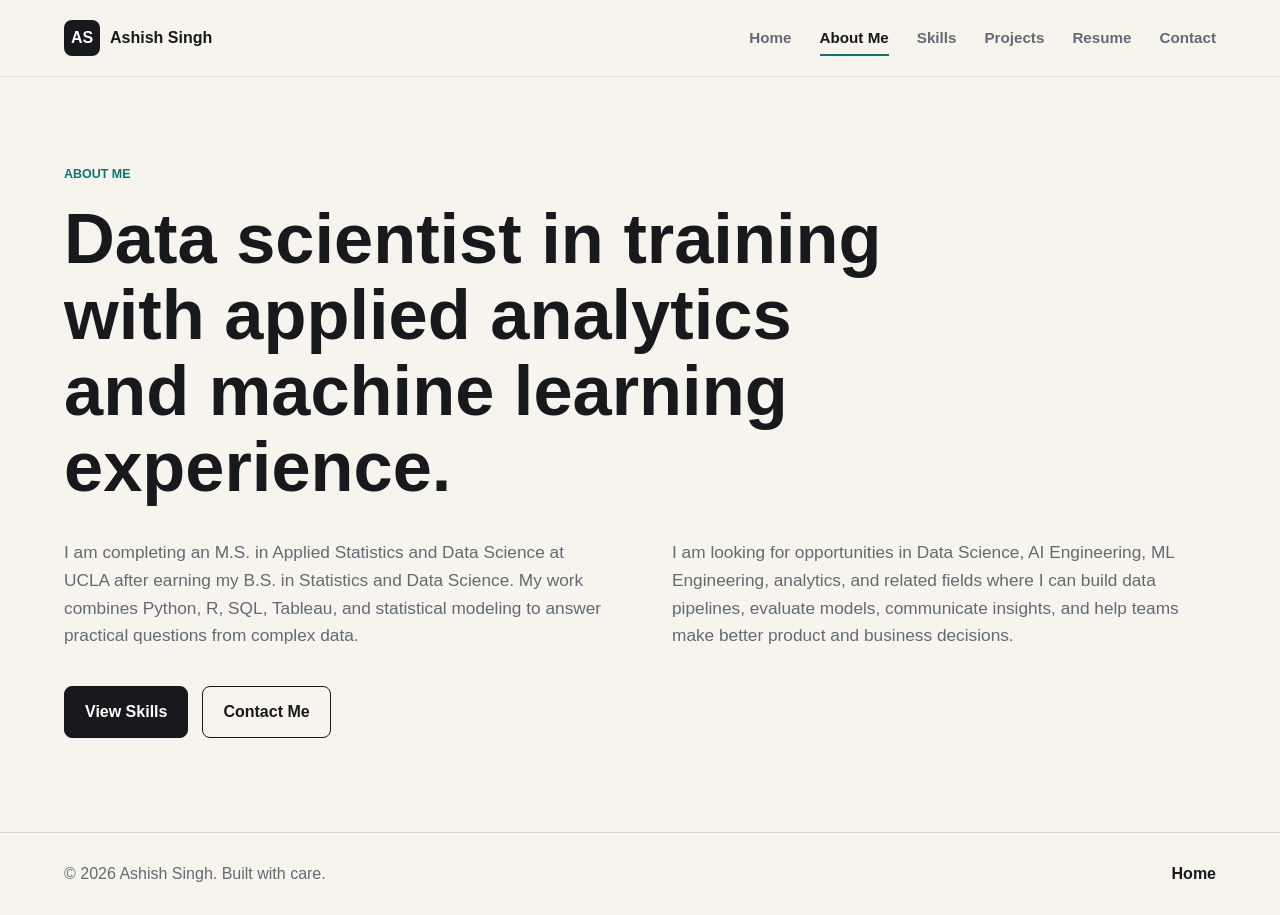
==== about.html @ 1b67e462 "Refocus portfolio for data science roles" ====
<!DOCTYPE html>
<html lang="en">
  <head>
    <meta charset="UTF-8" />
    <meta name="viewport" content="width=device-width, initial-scale=1.0" />
    <title>About Me | Ashish Singh</title>
    <link rel="stylesheet" href="style.css" />
  </head>
  <body>
    <header class="site-header">
      <a class="brand" href="index.html" aria-label="Go to home">
        <span class="brand-mark">AS</span>
        <span>Ashish Singh</span>
      </a>

      <button class="nav-toggle" type="button" aria-expanded="false" aria-controls="site-nav">
        <span class="sr-only">Toggle navigation</span>
        <span></span>
        <span></span>
        <span></span>
      </button>

      <nav id="site-nav" class="site-nav" aria-label="Primary navigation">
        <a href="index.html" data-page="home">Home</a>
        <a href="about.html" data-page="about">About Me</a>
        <a href="skills.html" data-page="skills">Skills</a>
        <a href="projects.html" data-page="projects">Projects</a>
        <a href="resume.html" data-page="resume">Resume</a>
        <a href="contact.html" data-page="contact">Contact</a>
      </nav>
    </header>

    <main class="page-main" data-page="about">
      <section class="section page-section about-section">
        <div class="section-heading">
          <p class="eyebrow">About Me</p>
          <h1>Data scientist in training with applied analytics and machine learning experience.</h1>
        </div>
        <div class="about-grid">
          <p>
            I am completing an M.S. in Applied Statistics and Data Science at UCLA after
            earning my B.S. in Statistics and Data Science. My work combines Python, R, SQL,
            Tableau, and statistical modeling to answer practical questions from complex data.
          </p>
          <p>
            I am looking for opportunities in Data Science, AI Engineering, ML Engineering,
            analytics, and related fields where I can build data pipelines, evaluate models,
            communicate insights, and help teams make better product and business decisions.
          </p>
        </div>
        <div class="page-actions">
          <a class="button primary" href="skills.html">View Skills</a>
          <a class="button secondary" href="contact.html">Contact Me</a>
        </div>
      </section>
    </main>

    <footer class="site-footer">
      <p>&copy; <span id="year"></span> Ashish Singh. Built with care.</p>
      <a href="index.html">Home</a>
    </footer>

    <script src="script.js"></script>
  </body>
</html>
---- style.css ----
:root {
  --bg: #f7f4ee;
  --surface: #ffffff;
  --ink: #17191c;
  --muted: #626a73;
  --line: #ddd7cb;
  --blue: #2458a6;
  --teal: #0b766d;
  --amber: #c77b22;
  --shadow: 0 20px 60px rgba(38, 34, 28, 0.14);
}

* {
  box-sizing: border-box;
}

html {
  min-height: 100%;
}

body {
  margin: 0;
  min-height: 100%;
  background: var(--bg);
  color: var(--ink);
  font-family: Arial, Helvetica, sans-serif;
  line-height: 1.6;
}

img {
  display: block;
  max-width: 100%;
}

a {
  color: inherit;
  text-decoration: none;
}

.sr-only {
  position: absolute;
  width: 1px;
  height: 1px;
  padding: 0;
  margin: -1px;
  overflow: hidden;
  clip: rect(0, 0, 0, 0);
  white-space: nowrap;
  border: 0;
}

.site-header {
  position: sticky;
  top: 0;
  z-index: 20;
  display: flex;
  align-items: center;
  justify-content: space-between;
  gap: 24px;
  padding: 18px clamp(18px, 5vw, 64px);
  background: rgba(247, 244, 238, 0.92);
  border-bottom: 1px solid rgba(221, 215, 203, 0.85);
  backdrop-filter: blur(16px);
}

.brand {
  display: inline-flex;
  align-items: center;
  gap: 10px;
  font-weight: 800;
}

.brand-mark {
  display: grid;
  width: 36px;
  height: 36px;
  place-items: center;
  border-radius: 8px;
  background: var(--ink);
  color: var(--surface);
}

.site-nav {
  display: flex;
  align-items: center;
  gap: clamp(14px, 2.5vw, 28px);
  color: var(--muted);
  font-size: 0.95rem;
  font-weight: 700;
}

.site-nav a {
  position: relative;
  padding: 8px 0;
}

.site-nav a::after {
  position: absolute;
  right: 0;
  bottom: 2px;
  left: 0;
  height: 2px;
  content: "";
  background: var(--teal);
  transform: scaleX(0);
  transform-origin: left;
  transition: transform 180ms ease;
}

.site-nav a:hover,
.site-nav a.active {
  color: var(--ink);
}

.site-nav a:hover::after,
.site-nav a.active::after {
  transform: scaleX(1);
}

.nav-toggle {
  display: none;
  width: 42px;
  height: 42px;
  padding: 9px;
  border: 1px solid var(--line);
  border-radius: 8px;
  background: var(--surface);
}

.nav-toggle span:not(.sr-only) {
  display: block;
  height: 2px;
  margin: 5px 0;
  background: var(--ink);
}

.section {
  padding: 88px clamp(18px, 5vw, 64px);
}

.page-main {
  min-height: calc(100vh - 145px);
}

.page-section {
  min-height: calc(100vh - 145px);
}

.hero {
  display: grid;
  grid-template-columns: minmax(0, 1fr) minmax(300px, 0.78fr);
  align-items: center;
  min-height: calc(100vh - 74px);
  gap: clamp(32px, 6vw, 88px);
  padding-top: 44px;
}

.eyebrow {
  margin: 0 0 12px;
  color: var(--teal);
  font-size: 0.78rem;
  font-weight: 800;
  letter-spacing: 0;
  text-transform: uppercase;
}

h1,
h2,
h3,
p {
  overflow-wrap: anywhere;
}

h1,
h2,
h3 {
  margin: 0;
  line-height: 1.08;
}

h1 {
  max-width: 850px;
  font-size: clamp(2.7rem, 5.5vw, 4.45rem);
}

h2 {
  max-width: 780px;
  font-size: clamp(2rem, 4vw, 4.1rem);
}

h3 {
  font-size: 1.2rem;
}

.hero-copy,
.section-heading + p,
.resume-panel p {
  color: var(--muted);
}

.hero-copy {
  max-width: 660px;
  margin: 20px 0 0;
  font-size: clamp(1.03rem, 1.6vw, 1.18rem);
}

.hero-actions {
  display: flex;
  flex-wrap: wrap;
  gap: 14px;
  margin-top: 28px;
}

.button {
  display: inline-flex;
  align-items: center;
  justify-content: center;
  min-height: 48px;
  padding: 12px 20px;
  border: 1px solid var(--ink);
  border-radius: 8px;
  font-weight: 800;
  transition: transform 180ms ease, box-shadow 180ms ease, background 180ms ease;
}

.button:hover {
  transform: translateY(-2px);
  box-shadow: 0 12px 26px rgba(23, 25, 28, 0.12);
}

.button.primary {
  background: var(--ink);
  color: var(--surface);
}

.button.secondary {
  background: transparent;
}

.hero-visual {
  position: relative;
}

.hero-visual img {
  width: 100%;
  aspect-ratio: 4 / 5;
  border-radius: 8px;
  object-fit: cover;
  box-shadow: var(--shadow);
}

.section-heading {
  display: grid;
  gap: 4px;
  margin-bottom: 34px;
}

.about-section,
.projects-section,
.contact-section {
  background: var(--surface);
}

.page-section.about-section,
.page-section.projects-section,
.page-section.contact-section {
  background: var(--bg);
}

.about-grid {
  display: grid;
  grid-template-columns: repeat(2, minmax(0, 1fr));
  gap: clamp(24px, 5vw, 68px);
  color: var(--muted);
  font-size: 1.08rem;
}

.about-grid p {
  margin: 0;
}

.skills-grid,
.projects-grid,
.contact-grid {
  display: grid;
  grid-template-columns: repeat(4, minmax(0, 1fr));
  gap: 16px;
}

.skills-grid article,
.project-card,
.contact-grid a {
  min-height: 180px;
  padding: 24px;
  border: 1px solid var(--line);
  border-radius: 8px;
  background: var(--surface);
}

.skills-grid article {
  border-top: 5px solid var(--blue);
}

.skills-grid article:nth-child(2) {
  border-top-color: var(--teal);
}

.skills-grid article:nth-child(3) {
  border-top-color: var(--amber);
}

.skills-grid article:nth-child(4) {
  border-top-color: var(--ink);
}

.skills-grid p,
.project-card p {
  margin: 12px 0 0;
  color: var(--muted);
}

.projects-grid {
  grid-template-columns: repeat(3, minmax(0, 1fr));
}

.project-card {
  display: flex;
  flex-direction: column;
  justify-content: space-between;
  min-height: 260px;
  transition: transform 180ms ease, box-shadow 180ms ease;
}

.project-card:hover {
  transform: translateY(-4px);
  box-shadow: var(--shadow);
}

.project-topline {
  display: flex;
  align-items: center;
  justify-content: space-between;
  gap: 14px;
  margin-bottom: 28px;
  color: var(--muted);
  font-size: 0.86rem;
  font-weight: 800;
}

.project-topline a {
  color: var(--blue);
}

.resume-section {
  background: var(--ink);
  color: var(--surface);
}

.resume-panel {
  display: flex;
  align-items: center;
  justify-content: space-between;
  gap: 28px;
  max-width: 1120px;
  margin: 0 auto;
}

.resume-details {
  display: grid;
  gap: 18px;
  max-width: 1120px;
  margin: 42px auto 0;
}

.resume-card {
  padding: 24px;
  border: 1px solid rgba(255, 255, 255, 0.18);
  border-radius: 8px;
  background: rgba(255, 255, 255, 0.06);
}

.resume-card p {
  margin: 12px 0 0;
  color: #d8d4cc;
}

.resume-card ul {
  margin: 16px 0 0;
  padding-left: 20px;
  color: #d8d4cc;
}

.resume-card li + li {
  margin-top: 8px;
}

.resume-actions {
  display: flex;
  flex: 0 0 auto;
  flex-wrap: wrap;
  gap: 12px;
}

.resume-panel h2 {
  max-width: 720px;
}

.resume-panel p {
  max-width: 680px;
  margin: 18px 0 0;
  color: #d8d4cc;
}

.resume-panel .button.primary {
  border-color: var(--surface);
  background: var(--surface);
  color: var(--ink);
}

.resume-panel .button.light {
  border-color: rgba(255, 255, 255, 0.55);
  color: var(--surface);
}

.contact-grid {
  grid-template-columns: repeat(4, minmax(0, 1fr));
}

.contact-grid a {
  display: flex;
  flex-direction: column;
  justify-content: space-between;
  min-height: 150px;
  color: var(--ink);
  font-size: 1.1rem;
  font-weight: 800;
  transition: transform 180ms ease, border-color 180ms ease;
}

.contact-grid a:hover {
  border-color: var(--teal);
  transform: translateY(-3px);
}

.contact-grid span {
  color: var(--muted);
  font-size: 0.78rem;
  text-transform: uppercase;
}

.page-actions {
  display: flex;
  flex-wrap: wrap;
  gap: 14px;
  margin-top: 36px;
}

.site-footer {
  display: flex;
  align-items: center;
  justify-content: space-between;
  gap: 16px;
  padding: 28px clamp(18px, 5vw, 64px);
  color: var(--muted);
  border-top: 1px solid var(--line);
}

.site-footer p {
  margin: 0;
}

.site-footer a {
  color: var(--ink);
  font-weight: 800;
}

@media (max-width: 900px) {
  .nav-toggle {
    display: block;
  }

  .site-nav {
    position: absolute;
    top: calc(100% + 1px);
    right: 18px;
    left: 18px;
    display: none;
    flex-direction: column;
    align-items: stretch;
    gap: 0;
    padding: 12px;
    border: 1px solid var(--line);
    border-radius: 8px;
    background: var(--surface);
    box-shadow: var(--shadow);
  }

  .site-nav.open {
    display: flex;
  }

  .site-nav a {
    padding: 12px;
  }

  .site-nav a::after {
    display: none;
  }

  .hero {
    grid-template-columns: 1fr;
    min-height: auto;
  }

  .hero-visual img {
    aspect-ratio: 16 / 10;
  }

  .about-grid,
  .projects-grid,
  .contact-grid {
    grid-template-columns: 1fr;
  }

  .skills-grid {
    grid-template-columns: repeat(2, minmax(0, 1fr));
  }

  .resume-panel {
    align-items: flex-start;
    flex-direction: column;
  }
}

@media (max-width: 580px) {
  .section {
    padding: 64px 18px;
  }

  .hero {
    padding-top: 42px;
  }

  h1 {
    font-size: 2.5rem;
  }

  .skills-grid {
    grid-template-columns: 1fr;
  }

  .site-footer {
    align-items: flex-start;
    flex-direction: column;
  }
}
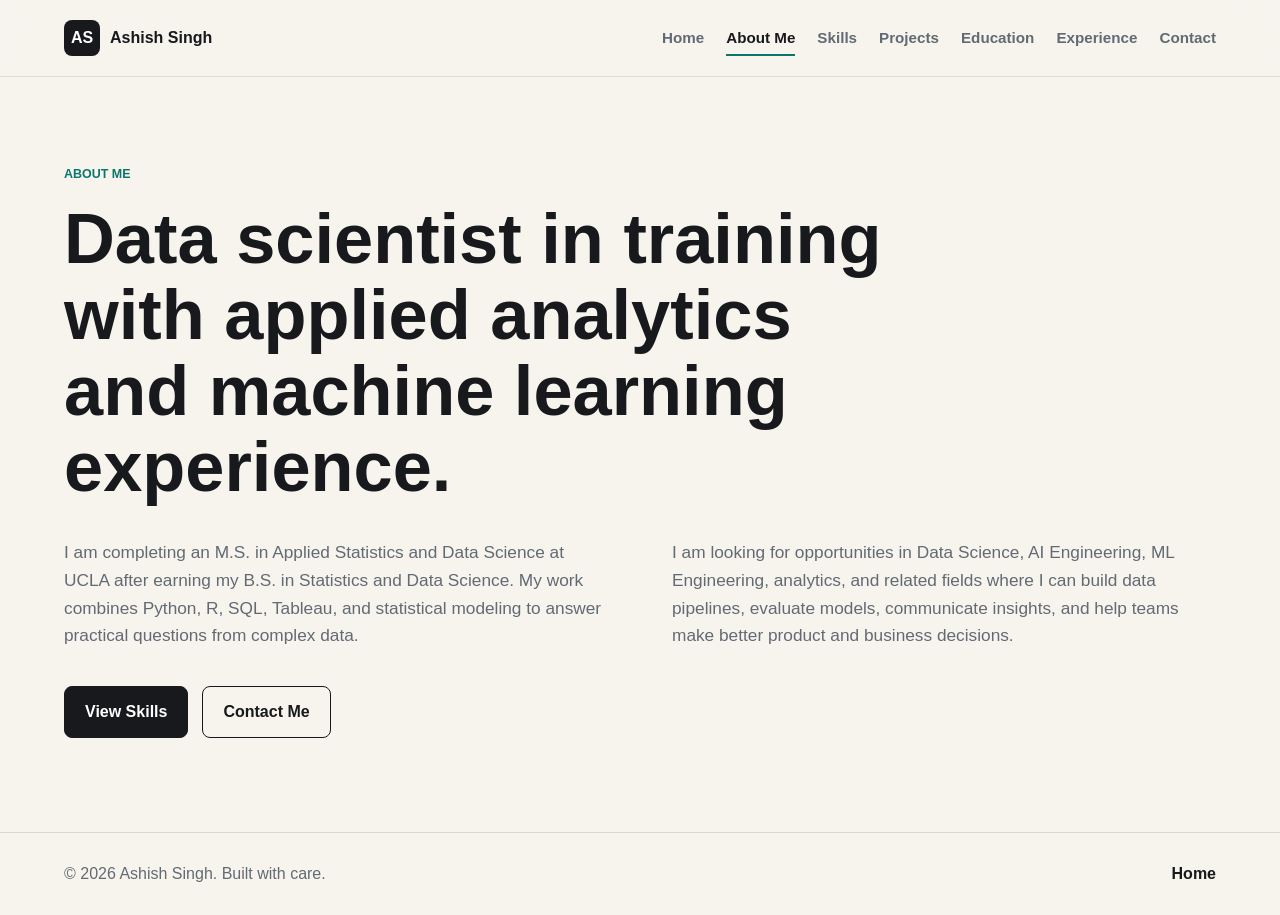
==== commit 98dfc381: "Split education and experience pages" ====
--- a/about.html
+++ b/about.html
@@ -25,7 +25,8 @@
         <a href="about.html" data-page="about">About Me</a>
         <a href="skills.html" data-page="skills">Skills</a>
         <a href="projects.html" data-page="projects">Projects</a>
-        <a href="resume.html" data-page="resume">Resume</a>
+        <a href="education.html" data-page="education">Education</a>
+        <a href="experience.html" data-page="experience">Experience</a>
         <a href="contact.html" data-page="contact">Contact</a>
       </nav>
     </header>
--- a/style.css
+++ b/style.css
@@ -83,7 +83,7 @@
 .site-nav {
   display: flex;
   align-items: center;
-  gap: clamp(14px, 2.5vw, 28px);
+  gap: clamp(10px, 1.8vw, 22px);
   color: var(--muted);
   font-size: 0.95rem;
   font-weight: 700;
@@ -228,6 +228,13 @@
   box-shadow: 0 12px 26px rgba(23, 25, 28, 0.12);
 }
 
+.button:disabled {
+  cursor: not-allowed;
+  opacity: 0.45;
+  transform: none;
+  box-shadow: none;
+}
+
 .button.primary {
   background: var(--ink);
   color: var(--surface);
@@ -246,6 +253,7 @@
   aspect-ratio: 4 / 5;
   border-radius: 8px;
   object-fit: cover;
+  object-position: center 36%;
   box-shadow: var(--shadow);
 }
 
@@ -323,6 +331,26 @@
   grid-template-columns: repeat(3, minmax(0, 1fr));
 }
 
+.project-groups {
+  display: grid;
+  gap: 54px;
+}
+
+.project-group {
+  display: grid;
+  gap: 20px;
+}
+
+.project-group-heading {
+  display: grid;
+  gap: 4px;
+}
+
+.project-group-heading h2 {
+  max-width: 820px;
+  font-size: clamp(1.7rem, 3vw, 2.7rem);
+}
+
 .project-card {
   display: flex;
   flex-direction: column;
@@ -338,7 +366,7 @@
 
 .project-topline {
   display: flex;
-  align-items: center;
+  align-items: flex-start;
   justify-content: space-between;
   gap: 14px;
   margin-bottom: 28px;
@@ -351,9 +379,106 @@
   color: var(--blue);
 }
 
+.project-detail {
+  display: grid;
+  gap: 32px;
+}
+
+.project-detail-copy {
+  max-width: 920px;
+  color: var(--muted);
+  font-size: 1.08rem;
+}
+
+.artifact-grid {
+  display: grid;
+  grid-template-columns: repeat(2, minmax(0, 1fr));
+  gap: 16px;
+  max-width: 920px;
+}
+
+.artifact-grid.single-artifact {
+  grid-template-columns: minmax(0, 460px);
+}
+
+.artifact-card {
+  display: flex;
+  flex-direction: column;
+  justify-content: space-between;
+  min-height: 220px;
+  padding: 24px;
+  border: 1px solid var(--line);
+  border-radius: 8px;
+  background: var(--surface);
+}
+
+.artifact-card p {
+  margin: 12px 0 24px;
+  color: var(--muted);
+}
+
+.slide-viewer {
+  display: grid;
+  gap: 18px;
+  max-width: 980px;
+}
+
+.slide-viewer-header {
+  display: flex;
+  align-items: end;
+  justify-content: space-between;
+  gap: 18px;
+}
+
+.slide-viewer-header h2 {
+  font-size: clamp(1.6rem, 3vw, 2.6rem);
+}
+
+.slide-counter {
+  margin: 0;
+  color: var(--muted);
+  font-weight: 800;
+}
+
+.slide-stage {
+  overflow: hidden;
+  border: 1px solid var(--line);
+  border-radius: 8px;
+  background: var(--surface);
+  box-shadow: var(--shadow);
+}
+
+.slide-stage img {
+  width: 100%;
+  aspect-ratio: 16 / 9;
+  object-fit: contain;
+  background: var(--surface);
+}
+
+.slide-controls {
+  display: flex;
+  flex-wrap: wrap;
+  gap: 12px;
+}
+
+.paper-viewer {
+  display: grid;
+  gap: 18px;
+  max-width: 1120px;
+}
+
+.paper-frame {
+  width: 100%;
+  min-height: min(78vh, 980px);
+  border: 1px solid var(--line);
+  border-radius: 8px;
+  background: var(--surface);
+  box-shadow: var(--shadow);
+}
+
 .resume-section {
-  background: var(--ink);
-  color: var(--surface);
+  background: linear-gradient(180deg, #f7f4ee 0%, #eee8dc 100%);
+  color: var(--ink);
 }
 
 .resume-panel {
@@ -363,6 +488,11 @@
   gap: 28px;
   max-width: 1120px;
   margin: 0 auto;
+  padding: 28px;
+  border: 1px solid var(--line);
+  border-radius: 8px;
+  background: var(--surface);
+  box-shadow: 0 14px 42px rgba(38, 34, 28, 0.1);
 }
 
 .resume-details {
@@ -374,20 +504,30 @@
 
 .resume-card {
   padding: 24px;
-  border: 1px solid rgba(255, 255, 255, 0.18);
-  border-radius: 8px;
-  background: rgba(255, 255, 255, 0.06);
+  border: 1px solid var(--line);
+  border-left: 5px solid var(--blue);
+  border-radius: 8px;
+  background: var(--surface);
+  box-shadow: 0 10px 28px rgba(38, 34, 28, 0.08);
+}
+
+.resume-card:nth-child(3n + 2) {
+  border-left-color: var(--teal);
+}
+
+.resume-card:nth-child(3n) {
+  border-left-color: var(--amber);
 }
 
 .resume-card p {
   margin: 12px 0 0;
-  color: #d8d4cc;
+  color: var(--muted);
 }
 
 .resume-card ul {
   margin: 16px 0 0;
   padding-left: 20px;
-  color: #d8d4cc;
+  color: var(--muted);
 }
 
 .resume-card li + li {
@@ -408,18 +548,83 @@
 .resume-panel p {
   max-width: 680px;
   margin: 18px 0 0;
-  color: #d8d4cc;
+  color: var(--muted);
 }
 
 .resume-panel .button.primary {
-  border-color: var(--surface);
-  background: var(--surface);
+  border-color: var(--ink);
+  background: var(--ink);
+  color: var(--surface);
+}
+
+.resume-panel .button.light {
+  border-color: var(--ink);
   color: var(--ink);
 }
 
-.resume-panel .button.light {
-  border-color: rgba(255, 255, 255, 0.55);
-  color: var(--surface);
+.education-section {
+  background: var(--bg);
+}
+
+.education-overview,
+.coursework-grid {
+  display: grid;
+  grid-template-columns: repeat(2, minmax(0, 1fr));
+  gap: 16px;
+  max-width: 1120px;
+}
+
+.degree-card,
+.course-card {
+  border: 1px solid var(--line);
+  border-radius: 8px;
+  background: var(--surface);
+  box-shadow: 0 10px 28px rgba(38, 34, 28, 0.08);
+}
+
+.degree-card {
+  min-height: 170px;
+  padding: 24px;
+}
+
+.degree-card p {
+  margin: 12px 0 0;
+  color: var(--muted);
+}
+
+.coursework-intro {
+  max-width: 820px;
+  margin: 52px 0 22px;
+}
+
+.coursework-intro h2 {
+  font-size: clamp(1.7rem, 3vw, 2.7rem);
+}
+
+.coursework-intro p {
+  margin: 14px 0 0;
+  color: var(--muted);
+}
+
+.course-card {
+  padding: 0;
+}
+
+.course-card summary {
+  cursor: pointer;
+  padding: 22px 24px;
+  color: var(--ink);
+  font-weight: 800;
+}
+
+.course-card summary::marker {
+  color: var(--teal);
+}
+
+.course-card p {
+  margin: 0;
+  padding: 0 24px 24px;
+  color: var(--muted);
 }
 
 .contact-grid {
@@ -513,12 +718,17 @@
   }
 
   .hero-visual img {
-    aspect-ratio: 16 / 10;
+    aspect-ratio: 4 / 5;
+    max-height: 680px;
+    object-position: center 28%;
   }
 
   .about-grid,
   .projects-grid,
-  .contact-grid {
+  .contact-grid,
+  .artifact-grid,
+  .education-overview,
+  .coursework-grid {
     grid-template-columns: 1fr;
   }
 
@@ -541,6 +751,12 @@
     padding-top: 42px;
   }
 
+  .hero-visual img {
+    aspect-ratio: 3 / 4;
+    max-height: 560px;
+    object-position: center 24%;
+  }
+
   h1 {
     font-size: 2.5rem;
   }
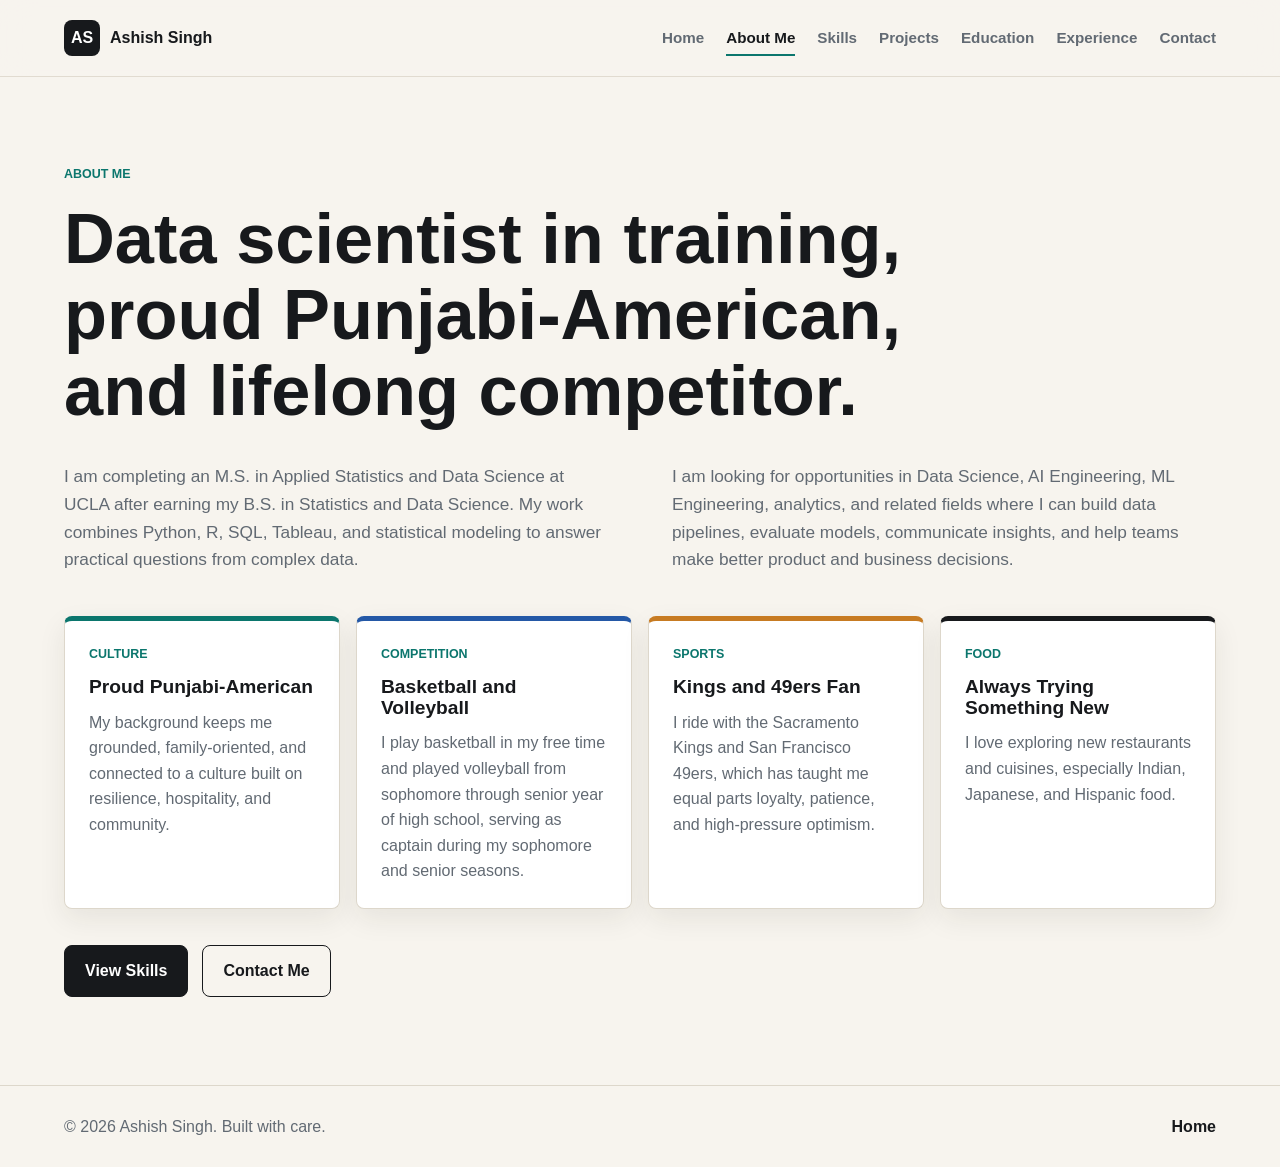
==== commit 66b4c468: "Add personality to about page" ====
--- a/about.html
+++ b/about.html
@@ -35,7 +35,7 @@
       <section class="section page-section about-section">
         <div class="section-heading">
           <p class="eyebrow">About Me</p>
-          <h1>Data scientist in training with applied analytics and machine learning experience.</h1>
+          <h1>Data scientist in training, proud Punjabi-American, and lifelong competitor.</h1>
         </div>
         <div class="about-grid">
           <p>
@@ -48,6 +48,28 @@
             analytics, and related fields where I can build data pipelines, evaluate models,
             communicate insights, and help teams make better product and business decisions.
           </p>
+        </div>
+        <div class="personality-grid" aria-label="Personal interests">
+          <article>
+            <p class="eyebrow">Culture</p>
+            <h3>Proud Punjabi-American</h3>
+            <p>My background keeps me grounded, family-oriented, and connected to a culture built on resilience, hospitality, and community.</p>
+          </article>
+          <article>
+            <p class="eyebrow">Competition</p>
+            <h3>Basketball and Volleyball</h3>
+            <p>I play basketball in my free time and played volleyball from sophomore through senior year of high school, serving as captain during my sophomore and senior seasons.</p>
+          </article>
+          <article>
+            <p class="eyebrow">Sports</p>
+            <h3>Kings and 49ers Fan</h3>
+            <p>I ride with the Sacramento Kings and San Francisco 49ers, which has taught me equal parts loyalty, patience, and high-pressure optimism.</p>
+          </article>
+          <article>
+            <p class="eyebrow">Food</p>
+            <h3>Always Trying Something New</h3>
+            <p>I love exploring new restaurants and cuisines, especially Indian, Japanese, and Hispanic food.</p>
+          </article>
         </div>
         <div class="page-actions">
           <a class="button primary" href="skills.html">View Skills</a>
--- a/style.css
+++ b/style.css
@@ -285,6 +285,43 @@
 
 .about-grid p {
   margin: 0;
+}
+
+.personality-grid {
+  display: grid;
+  grid-template-columns: repeat(4, minmax(0, 1fr));
+  gap: 16px;
+  margin-top: 42px;
+}
+
+.personality-grid article {
+  min-height: 220px;
+  padding: 24px;
+  border: 1px solid var(--line);
+  border-radius: 8px;
+  background: var(--surface);
+  box-shadow: 0 10px 28px rgba(38, 34, 28, 0.08);
+}
+
+.personality-grid article:nth-child(1) {
+  border-top: 5px solid var(--teal);
+}
+
+.personality-grid article:nth-child(2) {
+  border-top: 5px solid var(--blue);
+}
+
+.personality-grid article:nth-child(3) {
+  border-top: 5px solid var(--amber);
+}
+
+.personality-grid article:nth-child(4) {
+  border-top: 5px solid var(--ink);
+}
+
+.personality-grid p:not(.eyebrow) {
+  margin: 12px 0 0;
+  color: var(--muted);
 }
 
 .skills-grid,
@@ -727,6 +764,7 @@
   .projects-grid,
   .contact-grid,
   .artifact-grid,
+  .personality-grid,
   .education-overview,
   .coursework-grid {
     grid-template-columns: 1fr;
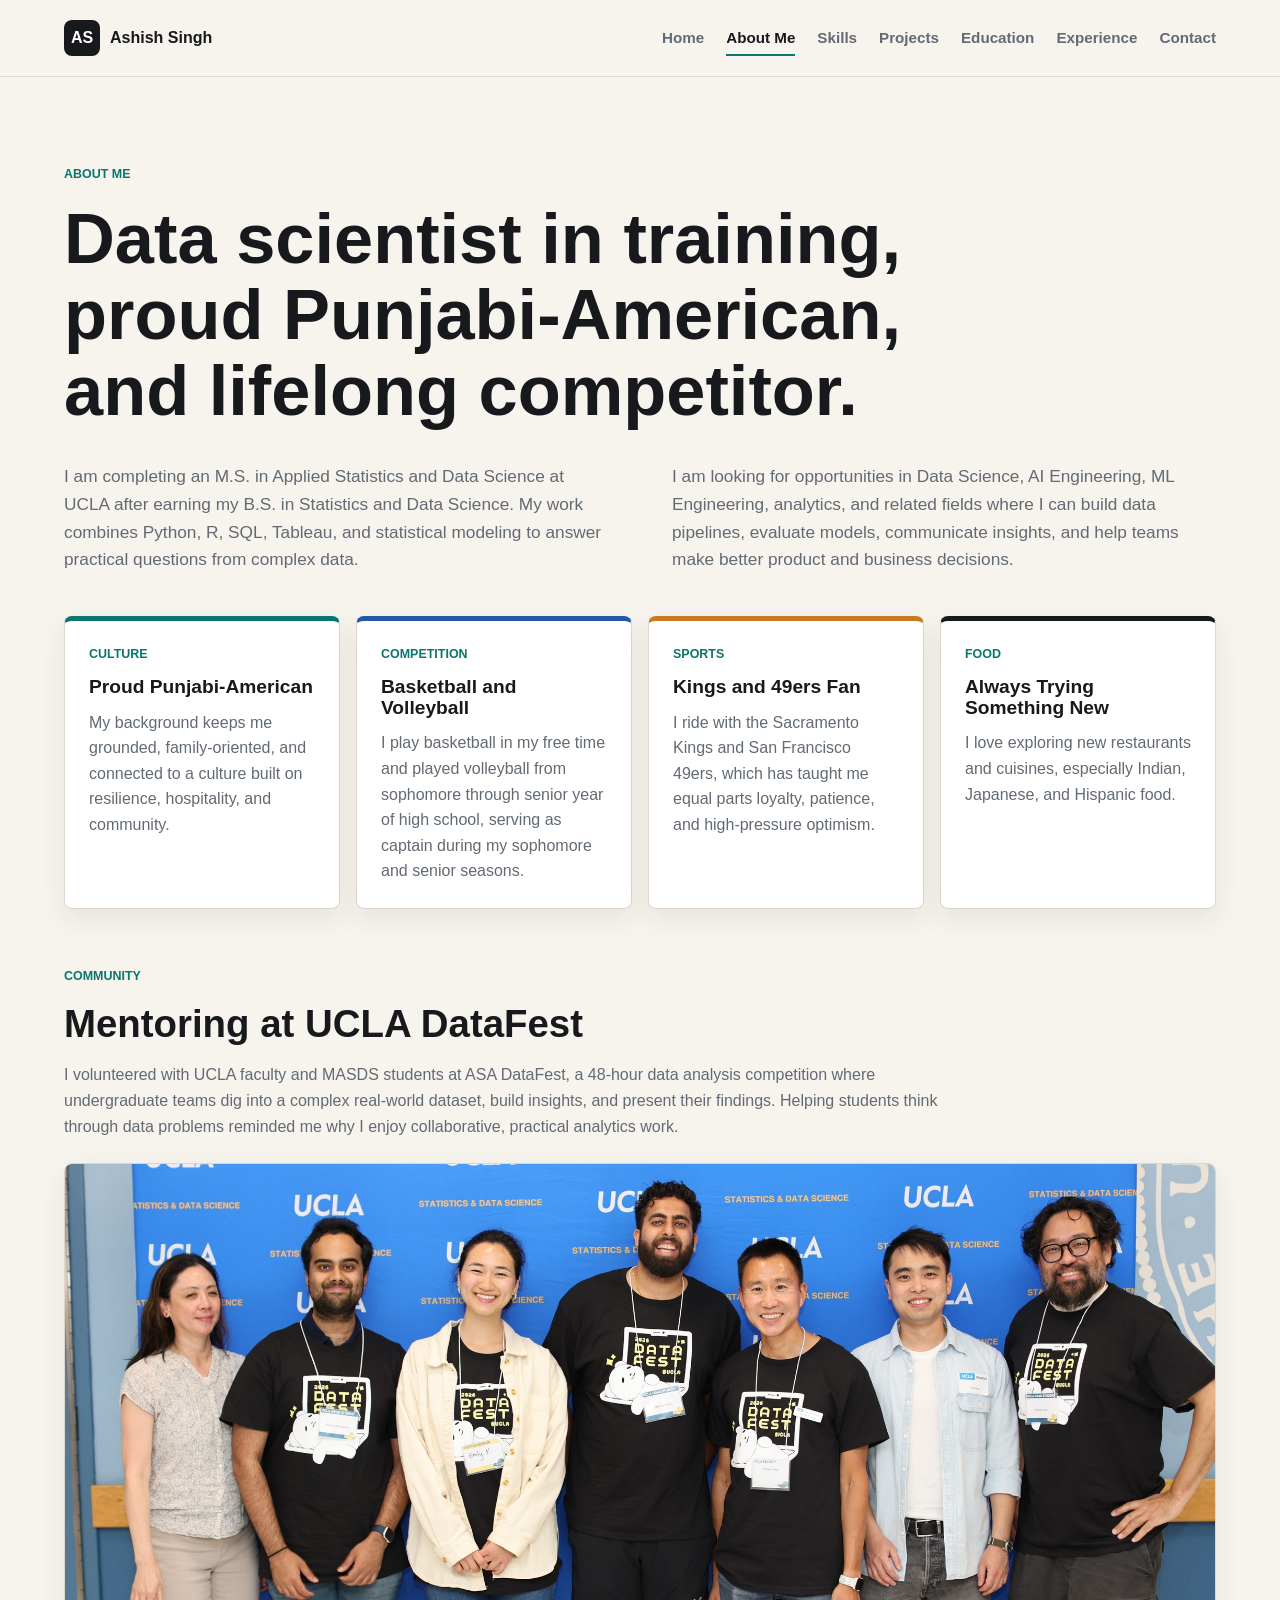
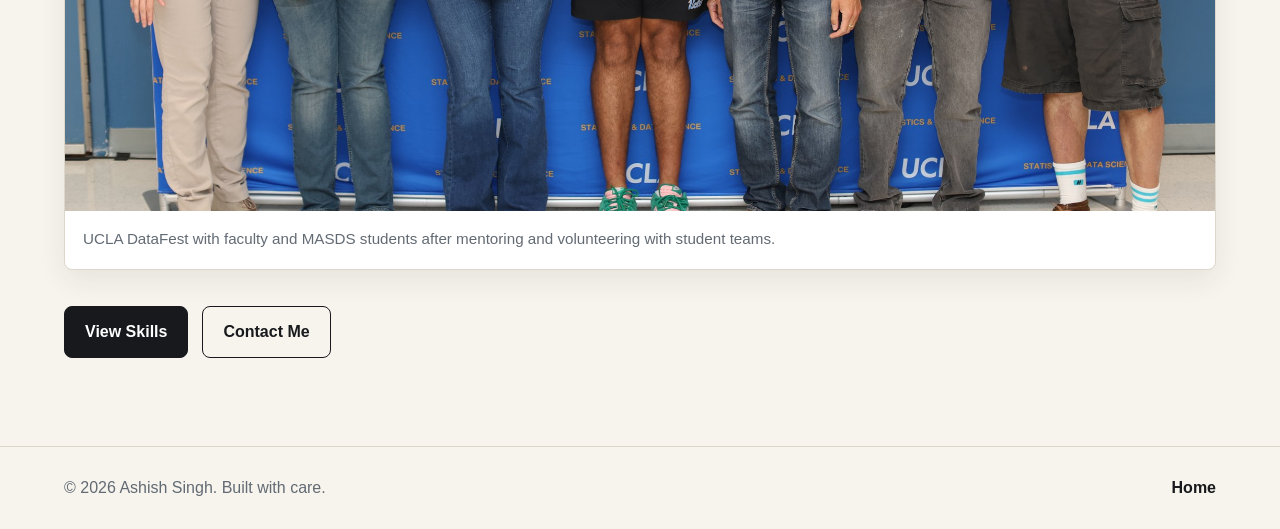
==== commit 5cdee205: "Add DataFest photo to about page" ====
--- a/about.html
+++ b/about.html
@@ -71,6 +71,30 @@
             <p>I love exploring new restaurants and cuisines, especially Indian, Japanese, and Hispanic food.</p>
           </article>
         </div>
+        <div class="about-photo-section">
+          <div class="section-heading">
+            <p class="eyebrow">Community</p>
+            <h2>Mentoring at UCLA DataFest</h2>
+            <p>
+              I volunteered with UCLA faculty and MASDS students at ASA DataFest, a
+              48-hour data analysis competition where undergraduate teams dig into a
+              complex real-world dataset, build insights, and present their findings.
+              Helping students think through data problems reminded me why I enjoy
+              collaborative, practical analytics work.
+            </p>
+          </div>
+          <div class="photo-grid" aria-label="About Ashish photo gallery">
+            <figure class="photo-card wide">
+              <img
+                src="assets/about/datafest-mentors.jpg"
+                alt="Ashish Singh with UCLA faculty and MASDS students volunteering at DataFest"
+              />
+              <figcaption>
+                UCLA DataFest with faculty and MASDS students after mentoring and volunteering with student teams.
+              </figcaption>
+            </figure>
+          </div>
+        </div>
         <div class="page-actions">
           <a class="button primary" href="skills.html">View Skills</a>
           <a class="button secondary" href="contact.html">Contact Me</a>
--- a/style.css
+++ b/style.css
@@ -322,6 +322,57 @@
 .personality-grid p:not(.eyebrow) {
   margin: 12px 0 0;
   color: var(--muted);
+}
+
+.about-photo-section {
+  display: grid;
+  gap: 24px;
+  margin-top: 58px;
+}
+
+.about-photo-section .section-heading {
+  max-width: 880px;
+  margin-bottom: 0;
+}
+
+.about-photo-section .section-heading h2 {
+  font-size: clamp(1.7rem, 3vw, 2.7rem);
+}
+
+.about-photo-section .section-heading p:not(.eyebrow) {
+  margin: 14px 0 0;
+  color: var(--muted);
+}
+
+.photo-grid {
+  display: grid;
+  grid-template-columns: repeat(2, minmax(0, 1fr));
+  gap: 16px;
+}
+
+.photo-card {
+  overflow: hidden;
+  margin: 0;
+  border: 1px solid var(--line);
+  border-radius: 8px;
+  background: var(--surface);
+  box-shadow: 0 10px 28px rgba(38, 34, 28, 0.08);
+}
+
+.photo-card.wide {
+  grid-column: 1 / -1;
+}
+
+.photo-card img {
+  width: 100%;
+  aspect-ratio: 16 / 9;
+  object-fit: cover;
+}
+
+.photo-card figcaption {
+  padding: 16px 18px 18px;
+  color: var(--muted);
+  font-size: 0.95rem;
 }
 
 .skills-grid,
@@ -765,6 +816,7 @@
   .contact-grid,
   .artifact-grid,
   .personality-grid,
+  .photo-grid,
   .education-overview,
   .coursework-grid {
     grid-template-columns: 1fr;
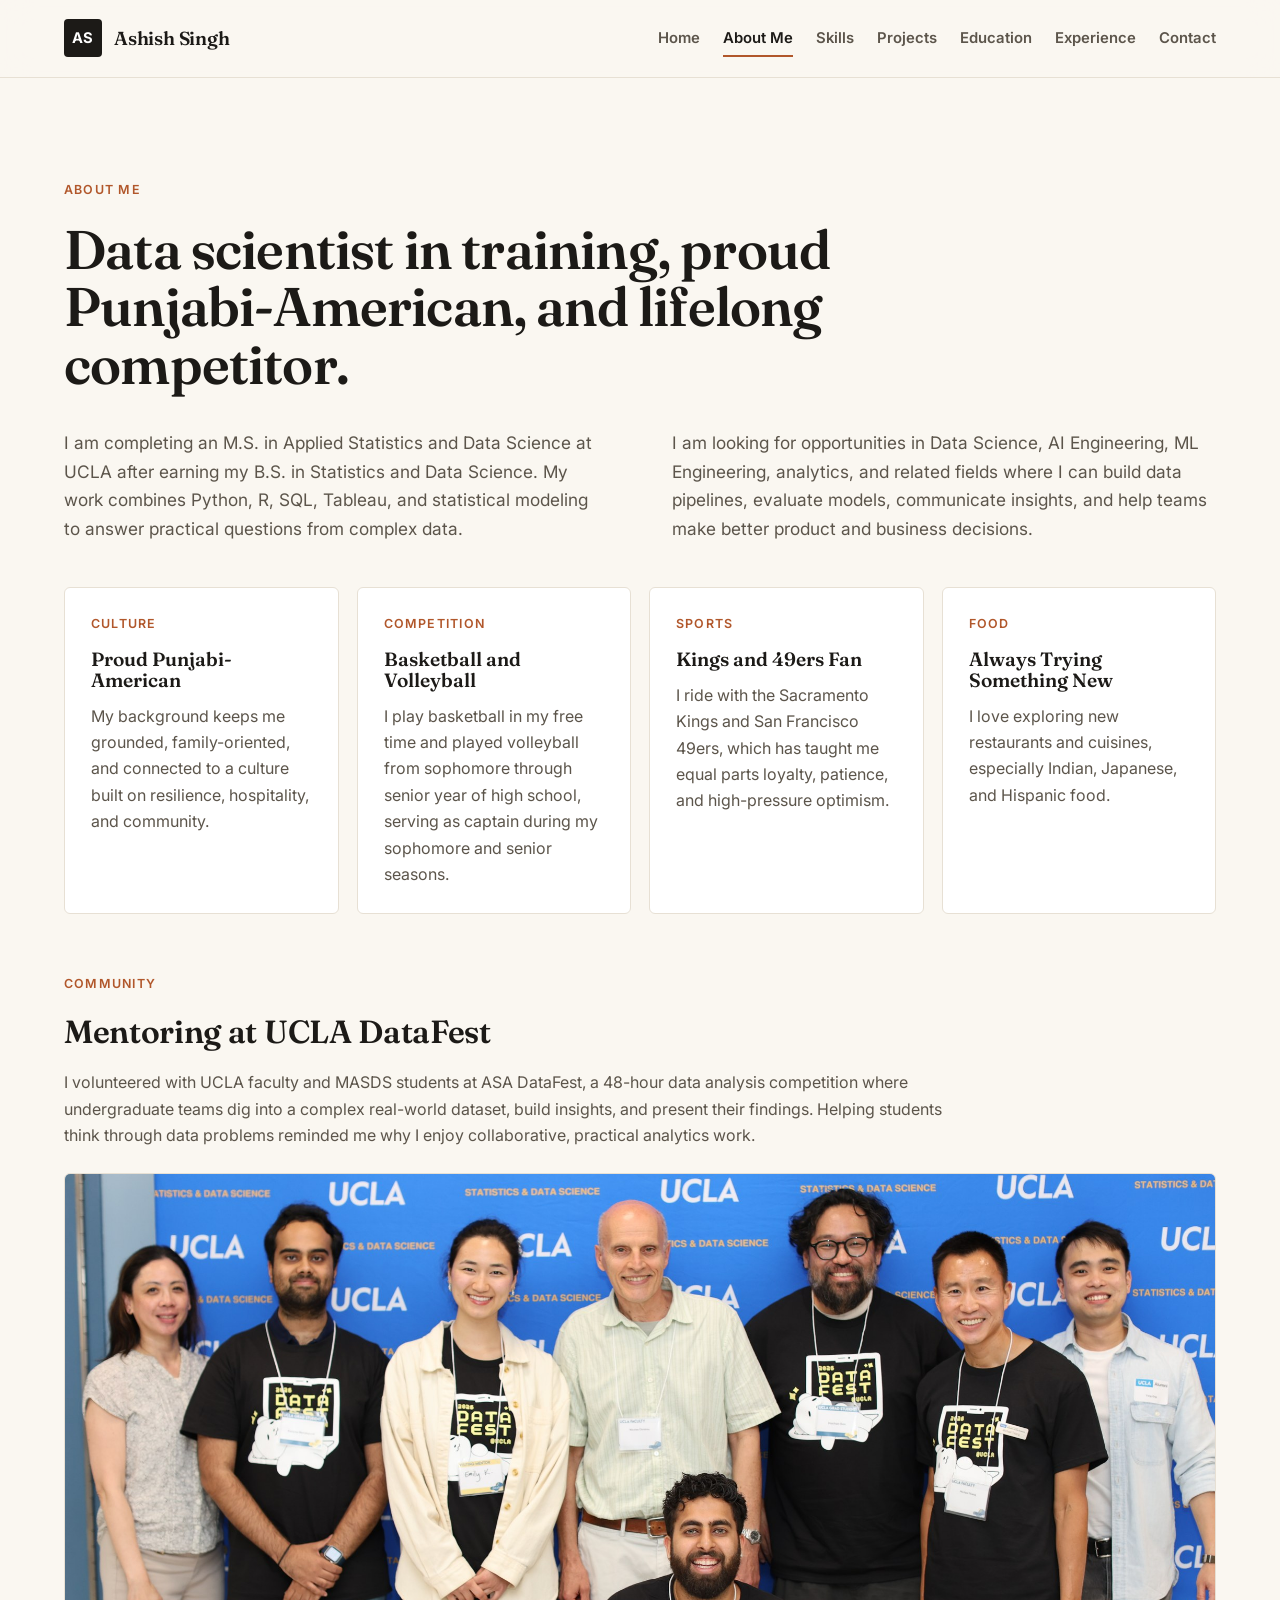
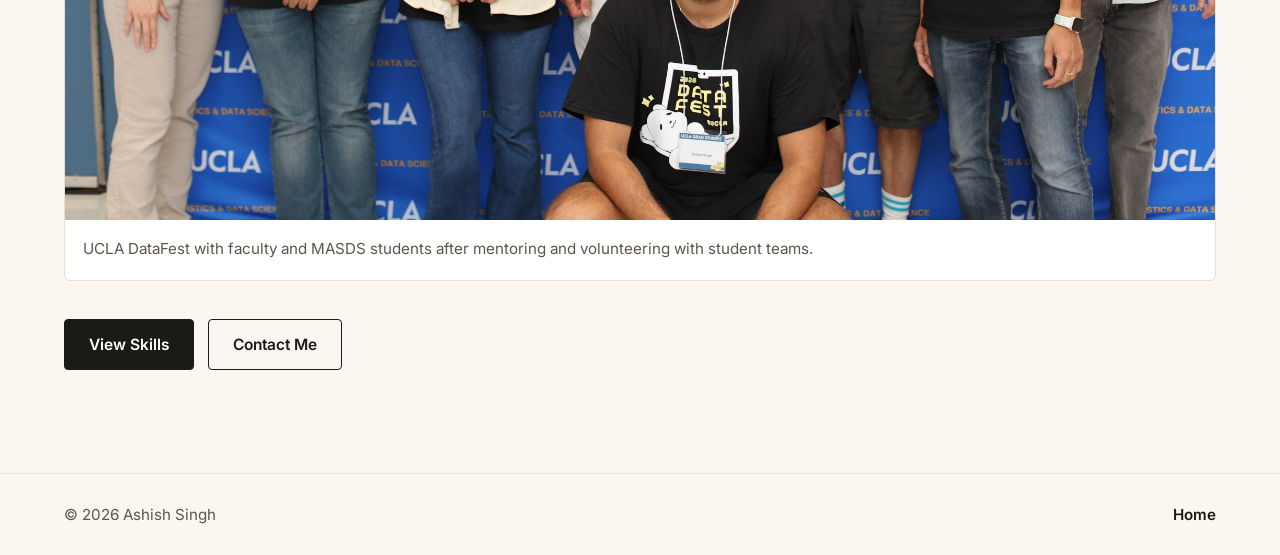
==== commit 229ed07a: "Redesign site to "Warm Refined Serif" direction - Add Fraunces (display) + Inter (body) via @import;" ====
--- a/about.html
+++ b/about.html
@@ -103,7 +103,7 @@
     </main>
 
     <footer class="site-footer">
-      <p>&copy; <span id="year"></span> Ashish Singh. Built with care.</p>
+      <p>&copy; <span id="year"></span> Ashish Singh</p>
       <a href="index.html">Home</a>
     </footer>
 
--- a/style.css
+++ b/style.css
@@ -1,13 +1,18 @@
+@import url("https://fonts.googleapis.com/css2?family=Fraunces:opsz,wght@9..144,500;9..144,600&family=Inter:wght@400;500;600;700&display=swap");
+
 :root {
-  --bg: #f7f4ee;
+  --bg: #faf7f1;
   --surface: #ffffff;
-  --ink: #17191c;
-  --muted: #626a73;
-  --line: #ddd7cb;
-  --blue: #2458a6;
-  --teal: #0b766d;
-  --amber: #c77b22;
-  --shadow: 0 20px 60px rgba(38, 34, 28, 0.14);
+  --ink: #1c1a17;
+  --muted: #5c554b;
+  --line: #e7e0d4;
+  --accent: #b1572b;
+  --accent-dark: #8f4420;
+  --font-display: "Fraunces", Georgia, "Times New Roman", serif;
+  --font-body: "Inter", system-ui, -apple-system, Segoe UI, Helvetica, Arial, sans-serif;
+  --radius: 6px;
+  --radius-sm: 4px;
+  --shadow: 0 18px 48px rgba(28, 26, 23, 0.12);
 }
 
 * {
@@ -23,12 +28,14 @@
   min-height: 100%;
   background: var(--bg);
   color: var(--ink);
-  font-family: Arial, Helvetica, sans-serif;
-  line-height: 1.6;
+  font-family: var(--font-body);
+  line-height: 1.65;
+  -webkit-font-smoothing: antialiased;
 }
 
 img {
   display: block;
+  height: auto;
   max-width: 100%;
 }
 
@@ -58,35 +65,42 @@
   justify-content: space-between;
   gap: 24px;
   padding: 18px clamp(18px, 5vw, 64px);
-  background: rgba(247, 244, 238, 0.92);
-  border-bottom: 1px solid rgba(221, 215, 203, 0.85);
+  background: rgba(250, 247, 241, 0.9);
+  border-bottom: 1px solid var(--line);
   backdrop-filter: blur(16px);
 }
 
 .brand {
   display: inline-flex;
   align-items: center;
-  gap: 10px;
-  font-weight: 800;
+  gap: 12px;
+  font-family: var(--font-display);
+  font-weight: 600;
+  font-size: 1.18rem;
+  letter-spacing: -0.01em;
 }
 
 .brand-mark {
   display: grid;
-  width: 36px;
-  height: 36px;
+  width: 38px;
+  height: 38px;
   place-items: center;
-  border-radius: 8px;
+  border-radius: var(--radius-sm);
   background: var(--ink);
   color: var(--surface);
+  font-family: var(--font-body);
+  font-size: 0.92rem;
+  font-weight: 700;
+  letter-spacing: 0.02em;
 }
 
 .site-nav {
   display: flex;
   align-items: center;
-  gap: clamp(10px, 1.8vw, 22px);
-  color: var(--muted);
-  font-size: 0.95rem;
-  font-weight: 700;
+  gap: clamp(10px, 1.8vw, 24px);
+  color: var(--muted);
+  font-size: 0.93rem;
+  font-weight: 600;
 }
 
 .site-nav a {
@@ -101,7 +115,7 @@
   left: 0;
   height: 2px;
   content: "";
-  background: var(--teal);
+  background: var(--accent);
   transform: scaleX(0);
   transform-origin: left;
   transition: transform 180ms ease;
@@ -123,7 +137,7 @@
   height: 42px;
   padding: 9px;
   border: 1px solid var(--line);
-  border-radius: 8px;
+  border-radius: var(--radius-sm);
   background: var(--surface);
 }
 
@@ -135,7 +149,7 @@
 }
 
 .section {
-  padding: 88px clamp(18px, 5vw, 64px);
+  padding: clamp(56px, 8vw, 104px) clamp(18px, 5vw, 64px);
 }
 
 .page-main {
@@ -148,19 +162,20 @@
 
 .hero {
   display: grid;
-  grid-template-columns: minmax(0, 1fr) minmax(300px, 0.78fr);
+  grid-template-columns: minmax(0, 1.1fr) minmax(300px, 0.82fr);
   align-items: center;
   min-height: calc(100vh - 74px);
-  gap: clamp(32px, 6vw, 88px);
+  gap: clamp(32px, 6vw, 80px);
   padding-top: 44px;
 }
 
 .eyebrow {
-  margin: 0 0 12px;
-  color: var(--teal);
+  margin: 0 0 14px;
+  color: var(--accent);
+  font-family: var(--font-body);
   font-size: 0.78rem;
-  font-weight: 800;
-  letter-spacing: 0;
+  font-weight: 600;
+  letter-spacing: 0.1em;
   text-transform: uppercase;
 }
 
@@ -175,17 +190,22 @@
 h2,
 h3 {
   margin: 0;
+  font-family: var(--font-display);
+  font-weight: 600;
   line-height: 1.08;
 }
 
 h1 {
-  max-width: 850px;
-  font-size: clamp(2.7rem, 5.5vw, 4.45rem);
+  max-width: 880px;
+  font-size: clamp(2.1rem, 4.4vw, 3.4rem);
+  letter-spacing: -0.015em;
+  line-height: 1.06;
 }
 
 h2 {
-  max-width: 780px;
-  font-size: clamp(2rem, 4vw, 4.1rem);
+  max-width: 800px;
+  font-size: clamp(1.5rem, 3vw, 2.4rem);
+  letter-spacing: -0.01em;
 }
 
 h3 {
@@ -199,16 +219,16 @@
 }
 
 .hero-copy {
-  max-width: 660px;
-  margin: 20px 0 0;
-  font-size: clamp(1.03rem, 1.6vw, 1.18rem);
+  max-width: 620px;
+  margin: 22px 0 0;
+  font-size: clamp(1.03rem, 1.5vw, 1.18rem);
 }
 
 .hero-actions {
   display: flex;
   flex-wrap: wrap;
   gap: 14px;
-  margin-top: 28px;
+  margin-top: 30px;
 }
 
 .button {
@@ -216,21 +236,23 @@
   align-items: center;
   justify-content: center;
   min-height: 48px;
-  padding: 12px 20px;
+  padding: 12px 24px;
   border: 1px solid var(--ink);
-  border-radius: 8px;
-  font-weight: 800;
-  transition: transform 180ms ease, box-shadow 180ms ease, background 180ms ease;
+  border-radius: var(--radius-sm);
+  font-family: var(--font-body);
+  font-weight: 600;
+  font-size: 0.97rem;
+  transition: transform 180ms ease, box-shadow 180ms ease, background 180ms ease, color 180ms ease;
 }
 
 .button:hover {
   transform: translateY(-2px);
-  box-shadow: 0 12px 26px rgba(23, 25, 28, 0.12);
+  box-shadow: 0 12px 24px rgba(28, 26, 23, 0.14);
 }
 
 .button:disabled {
   cursor: not-allowed;
-  opacity: 0.45;
+  opacity: 0.4;
   transform: none;
   box-shadow: none;
 }
@@ -240,8 +262,16 @@
   color: var(--surface);
 }
 
+.button.primary:hover {
+  background: #2a2620;
+}
+
 .button.secondary {
   background: transparent;
+}
+
+.button.secondary:hover {
+  background: rgba(28, 26, 23, 0.04);
 }
 
 .hero-visual {
@@ -251,7 +281,7 @@
 .hero-visual img {
   width: 100%;
   aspect-ratio: 4 / 5;
-  border-radius: 8px;
+  border-radius: var(--radius);
   object-fit: cover;
   object-position: center 36%;
   box-shadow: var(--shadow);
@@ -259,20 +289,8 @@
 
 .section-heading {
   display: grid;
-  gap: 4px;
-  margin-bottom: 34px;
-}
-
-.about-section,
-.projects-section,
-.contact-section {
-  background: var(--surface);
-}
-
-.page-section.about-section,
-.page-section.projects-section,
-.page-section.contact-section {
-  background: var(--bg);
+  gap: 6px;
+  margin-bottom: 36px;
 }
 
 .about-grid {
@@ -290,33 +308,16 @@
 .personality-grid {
   display: grid;
   grid-template-columns: repeat(4, minmax(0, 1fr));
-  gap: 16px;
-  margin-top: 42px;
+  gap: 18px;
+  margin-top: 44px;
 }
 
 .personality-grid article {
   min-height: 220px;
-  padding: 24px;
+  padding: 26px;
   border: 1px solid var(--line);
-  border-radius: 8px;
-  background: var(--surface);
-  box-shadow: 0 10px 28px rgba(38, 34, 28, 0.08);
-}
-
-.personality-grid article:nth-child(1) {
-  border-top: 5px solid var(--teal);
-}
-
-.personality-grid article:nth-child(2) {
-  border-top: 5px solid var(--blue);
-}
-
-.personality-grid article:nth-child(3) {
-  border-top: 5px solid var(--amber);
-}
-
-.personality-grid article:nth-child(4) {
-  border-top: 5px solid var(--ink);
+  border-radius: var(--radius);
+  background: var(--surface);
 }
 
 .personality-grid p:not(.eyebrow) {
@@ -327,7 +328,7 @@
 .about-photo-section {
   display: grid;
   gap: 24px;
-  margin-top: 58px;
+  margin-top: 60px;
 }
 
 .about-photo-section .section-heading {
@@ -336,7 +337,7 @@
 }
 
 .about-photo-section .section-heading h2 {
-  font-size: clamp(1.7rem, 3vw, 2.7rem);
+  font-size: clamp(1.5rem, 2.5vw, 2.2rem);
 }
 
 .about-photo-section .section-heading p:not(.eyebrow) {
@@ -347,16 +348,15 @@
 .photo-grid {
   display: grid;
   grid-template-columns: repeat(2, minmax(0, 1fr));
-  gap: 16px;
+  gap: 18px;
 }
 
 .photo-card {
   overflow: hidden;
   margin: 0;
   border: 1px solid var(--line);
-  border-radius: 8px;
-  background: var(--surface);
-  box-shadow: 0 10px 28px rgba(38, 34, 28, 0.08);
+  border-radius: var(--radius);
+  background: var(--surface);
 }
 
 .photo-card.wide {
@@ -380,33 +380,17 @@
 .contact-grid {
   display: grid;
   grid-template-columns: repeat(4, minmax(0, 1fr));
-  gap: 16px;
+  gap: 18px;
 }
 
 .skills-grid article,
 .project-card,
 .contact-grid a {
   min-height: 180px;
-  padding: 24px;
+  padding: 26px;
   border: 1px solid var(--line);
-  border-radius: 8px;
-  background: var(--surface);
-}
-
-.skills-grid article {
-  border-top: 5px solid var(--blue);
-}
-
-.skills-grid article:nth-child(2) {
-  border-top-color: var(--teal);
-}
-
-.skills-grid article:nth-child(3) {
-  border-top-color: var(--amber);
-}
-
-.skills-grid article:nth-child(4) {
-  border-top-color: var(--ink);
+  border-radius: var(--radius);
+  background: var(--surface);
 }
 
 .skills-grid p,
@@ -421,22 +405,22 @@
 
 .project-groups {
   display: grid;
-  gap: 54px;
+  gap: 56px;
 }
 
 .project-group {
   display: grid;
-  gap: 20px;
+  gap: 22px;
 }
 
 .project-group-heading {
   display: grid;
-  gap: 4px;
+  gap: 6px;
 }
 
 .project-group-heading h2 {
   max-width: 820px;
-  font-size: clamp(1.7rem, 3vw, 2.7rem);
+  font-size: clamp(1.5rem, 2.5vw, 2.2rem);
 }
 
 .project-card {
@@ -444,11 +428,12 @@
   flex-direction: column;
   justify-content: space-between;
   min-height: 260px;
-  transition: transform 180ms ease, box-shadow 180ms ease;
+  transition: transform 180ms ease, border-color 180ms ease, box-shadow 180ms ease;
 }
 
 .project-card:hover {
   transform: translateY(-4px);
+  border-color: var(--accent);
   box-shadow: var(--shadow);
 }
 
@@ -459,17 +444,22 @@
   gap: 14px;
   margin-bottom: 28px;
   color: var(--muted);
-  font-size: 0.86rem;
-  font-weight: 800;
+  font-size: 0.82rem;
+  font-weight: 600;
+  letter-spacing: 0.01em;
 }
 
 .project-topline a {
-  color: var(--blue);
+  color: var(--accent);
+}
+
+.project-topline a:hover {
+  color: var(--accent-dark);
 }
 
 .project-detail {
   display: grid;
-  gap: 32px;
+  gap: 34px;
 }
 
 .project-detail-copy {
@@ -478,10 +468,14 @@
   font-size: 1.08rem;
 }
 
+.project-detail-copy p + p {
+  margin-top: 18px;
+}
+
 .artifact-grid {
   display: grid;
   grid-template-columns: repeat(2, minmax(0, 1fr));
-  gap: 16px;
+  gap: 18px;
   max-width: 920px;
 }
 
@@ -494,9 +488,9 @@
   flex-direction: column;
   justify-content: space-between;
   min-height: 220px;
-  padding: 24px;
+  padding: 26px;
   border: 1px solid var(--line);
-  border-radius: 8px;
+  border-radius: var(--radius);
   background: var(--surface);
 }
 
@@ -519,19 +513,19 @@
 }
 
 .slide-viewer-header h2 {
-  font-size: clamp(1.6rem, 3vw, 2.6rem);
+  font-size: clamp(1.45rem, 2.5vw, 2.15rem);
 }
 
 .slide-counter {
   margin: 0;
   color: var(--muted);
-  font-weight: 800;
+  font-weight: 600;
 }
 
 .slide-stage {
   overflow: hidden;
   border: 1px solid var(--line);
-  border-radius: 8px;
+  border-radius: var(--radius);
   background: var(--surface);
   box-shadow: var(--shadow);
 }
@@ -559,13 +553,13 @@
   width: 100%;
   min-height: min(78vh, 980px);
   border: 1px solid var(--line);
-  border-radius: 8px;
+  border-radius: var(--radius);
   background: var(--surface);
   box-shadow: var(--shadow);
 }
 
 .resume-section {
-  background: linear-gradient(180deg, #f7f4ee 0%, #eee8dc 100%);
+  background: var(--bg);
   color: var(--ink);
 }
 
@@ -576,11 +570,10 @@
   gap: 28px;
   max-width: 1120px;
   margin: 0 auto;
-  padding: 28px;
+  padding: 30px;
   border: 1px solid var(--line);
-  border-radius: 8px;
-  background: var(--surface);
-  box-shadow: 0 14px 42px rgba(38, 34, 28, 0.1);
+  border-radius: var(--radius);
+  background: var(--surface);
 }
 
 .resume-details {
@@ -590,21 +583,41 @@
   margin: 42px auto 0;
 }
 
+.experience-groups {
+  display: grid;
+  gap: 48px;
+  max-width: 1120px;
+  margin: 42px auto 0;
+}
+
+.experience-group {
+  display: grid;
+  gap: 22px;
+}
+
+.experience-group-heading {
+  max-width: 780px;
+}
+
+.experience-group-heading h2 {
+  font-size: clamp(1.5rem, 2.5vw, 2.15rem);
+}
+
+.experience-group-heading p:not(.eyebrow) {
+  margin: 12px 0 0;
+  color: var(--muted);
+}
+
+.experience-group .resume-details {
+  margin: 0;
+}
+
 .resume-card {
-  padding: 24px;
+  padding: 26px;
   border: 1px solid var(--line);
-  border-left: 5px solid var(--blue);
-  border-radius: 8px;
-  background: var(--surface);
-  box-shadow: 0 10px 28px rgba(38, 34, 28, 0.08);
-}
-
-.resume-card:nth-child(3n + 2) {
-  border-left-color: var(--teal);
-}
-
-.resume-card:nth-child(3n) {
-  border-left-color: var(--amber);
+  border-left: 3px solid var(--accent);
+  border-radius: var(--radius);
+  background: var(--surface);
 }
 
 .resume-card p {
@@ -616,6 +629,10 @@
   margin: 16px 0 0;
   padding-left: 20px;
   color: var(--muted);
+}
+
+.resume-card li::marker {
+  color: var(--accent);
 }
 
 .resume-card li + li {
@@ -647,32 +664,67 @@
 
 .resume-panel .button.light {
   border-color: var(--ink);
+  background: transparent;
   color: var(--ink);
+}
+
+.resume-panel .button.light:hover {
+  background: rgba(28, 26, 23, 0.04);
 }
 
 .education-section {
   background: var(--bg);
 }
 
+.education-hero {
+  display: grid;
+  grid-template-columns: minmax(0, 1fr) minmax(220px, 360px);
+  align-items: center;
+  gap: clamp(24px, 5vw, 64px);
+  max-width: 1120px;
+  margin-bottom: 36px;
+}
+
+.education-hero .section-heading {
+  margin-bottom: 0;
+}
+
+.education-spirit {
+  margin: 0;
+}
+
+.education-spirit img {
+  display: block;
+  width: 100%;
+  height: auto;
+  border-radius: var(--radius);
+  object-fit: contain;
+}
+
 .education-overview,
 .coursework-grid {
   display: grid;
   grid-template-columns: repeat(2, minmax(0, 1fr));
-  gap: 16px;
+  gap: 18px;
   max-width: 1120px;
+}
+
+.coursework-column {
+  display: flex;
+  flex-direction: column;
+  gap: 18px;
 }
 
 .degree-card,
 .course-card {
   border: 1px solid var(--line);
-  border-radius: 8px;
-  background: var(--surface);
-  box-shadow: 0 10px 28px rgba(38, 34, 28, 0.08);
+  border-radius: var(--radius);
+  background: var(--surface);
 }
 
 .degree-card {
   min-height: 170px;
-  padding: 24px;
+  padding: 26px;
 }
 
 .degree-card p {
@@ -682,11 +734,11 @@
 
 .coursework-intro {
   max-width: 820px;
-  margin: 52px 0 22px;
+  margin: 54px 0 22px;
 }
 
 .coursework-intro h2 {
-  font-size: clamp(1.7rem, 3vw, 2.7rem);
+  font-size: clamp(1.5rem, 2.5vw, 2.2rem);
 }
 
 .coursework-intro p {
@@ -702,17 +754,39 @@
   cursor: pointer;
   padding: 22px 24px;
   color: var(--ink);
-  font-weight: 800;
+  font-family: var(--font-display);
+  font-weight: 600;
+  font-size: 1.08rem;
 }
 
 .course-card summary::marker {
-  color: var(--teal);
+  color: var(--accent);
 }
 
 .course-card p {
   margin: 0;
   padding: 0 24px 24px;
   color: var(--muted);
+}
+
+.course-list {
+  display: grid;
+  gap: 12px;
+  margin: -8px 0 0;
+  padding: 0 24px 24px 44px;
+  color: var(--muted);
+}
+
+.course-list li {
+  padding-left: 2px;
+}
+
+.course-list li::marker {
+  color: var(--accent);
+}
+
+.course-list strong {
+  color: var(--ink);
 }
 
 .contact-grid {
@@ -725,19 +799,21 @@
   justify-content: space-between;
   min-height: 150px;
   color: var(--ink);
-  font-size: 1.1rem;
-  font-weight: 800;
+  font-size: 1.05rem;
+  font-weight: 600;
   transition: transform 180ms ease, border-color 180ms ease;
 }
 
 .contact-grid a:hover {
-  border-color: var(--teal);
+  border-color: var(--accent);
   transform: translateY(-3px);
 }
 
 .contact-grid span {
-  color: var(--muted);
-  font-size: 0.78rem;
+  color: var(--accent);
+  font-size: 0.76rem;
+  font-weight: 600;
+  letter-spacing: 0.1em;
   text-transform: uppercase;
 }
 
@@ -745,7 +821,7 @@
   display: flex;
   flex-wrap: wrap;
   gap: 14px;
-  margin-top: 36px;
+  margin-top: 38px;
 }
 
 .site-footer {
@@ -756,6 +832,7 @@
   padding: 28px clamp(18px, 5vw, 64px);
   color: var(--muted);
   border-top: 1px solid var(--line);
+  font-size: 0.95rem;
 }
 
 .site-footer p {
@@ -764,7 +841,11 @@
 
 .site-footer a {
   color: var(--ink);
-  font-weight: 800;
+  font-weight: 600;
+}
+
+.site-footer a:hover {
+  color: var(--accent);
 }
 
 @media (max-width: 900px) {
@@ -783,7 +864,7 @@
     gap: 0;
     padding: 12px;
     border: 1px solid var(--line);
-    border-radius: 8px;
+    border-radius: var(--radius);
     background: var(--surface);
     box-shadow: var(--shadow);
   }
@@ -817,11 +898,36 @@
   .artifact-grid,
   .personality-grid,
   .photo-grid,
+  .education-hero,
   .education-overview,
   .coursework-grid {
     grid-template-columns: 1fr;
   }
 
+  .education-spirit {
+    max-width: 360px;
+  }
+
+  .coursework-column {
+    display: contents;
+  }
+
+  .course-card-probability {
+    order: 1;
+  }
+
+  .course-card-computing {
+    order: 2;
+  }
+
+  .course-card-experiments {
+    order: 3;
+  }
+
+  .course-card-ml {
+    order: 4;
+  }
+
   .skills-grid {
     grid-template-columns: repeat(2, minmax(0, 1fr));
   }
@@ -834,7 +940,7 @@
 
 @media (max-width: 580px) {
   .section {
-    padding: 64px 18px;
+    padding: 56px 18px;
   }
 
   .hero {
@@ -848,7 +954,11 @@
   }
 
   h1 {
-    font-size: 2.5rem;
+    font-size: 2.1rem;
+  }
+
+  .education-spirit {
+    max-width: 260px;
   }
 
   .skills-grid {
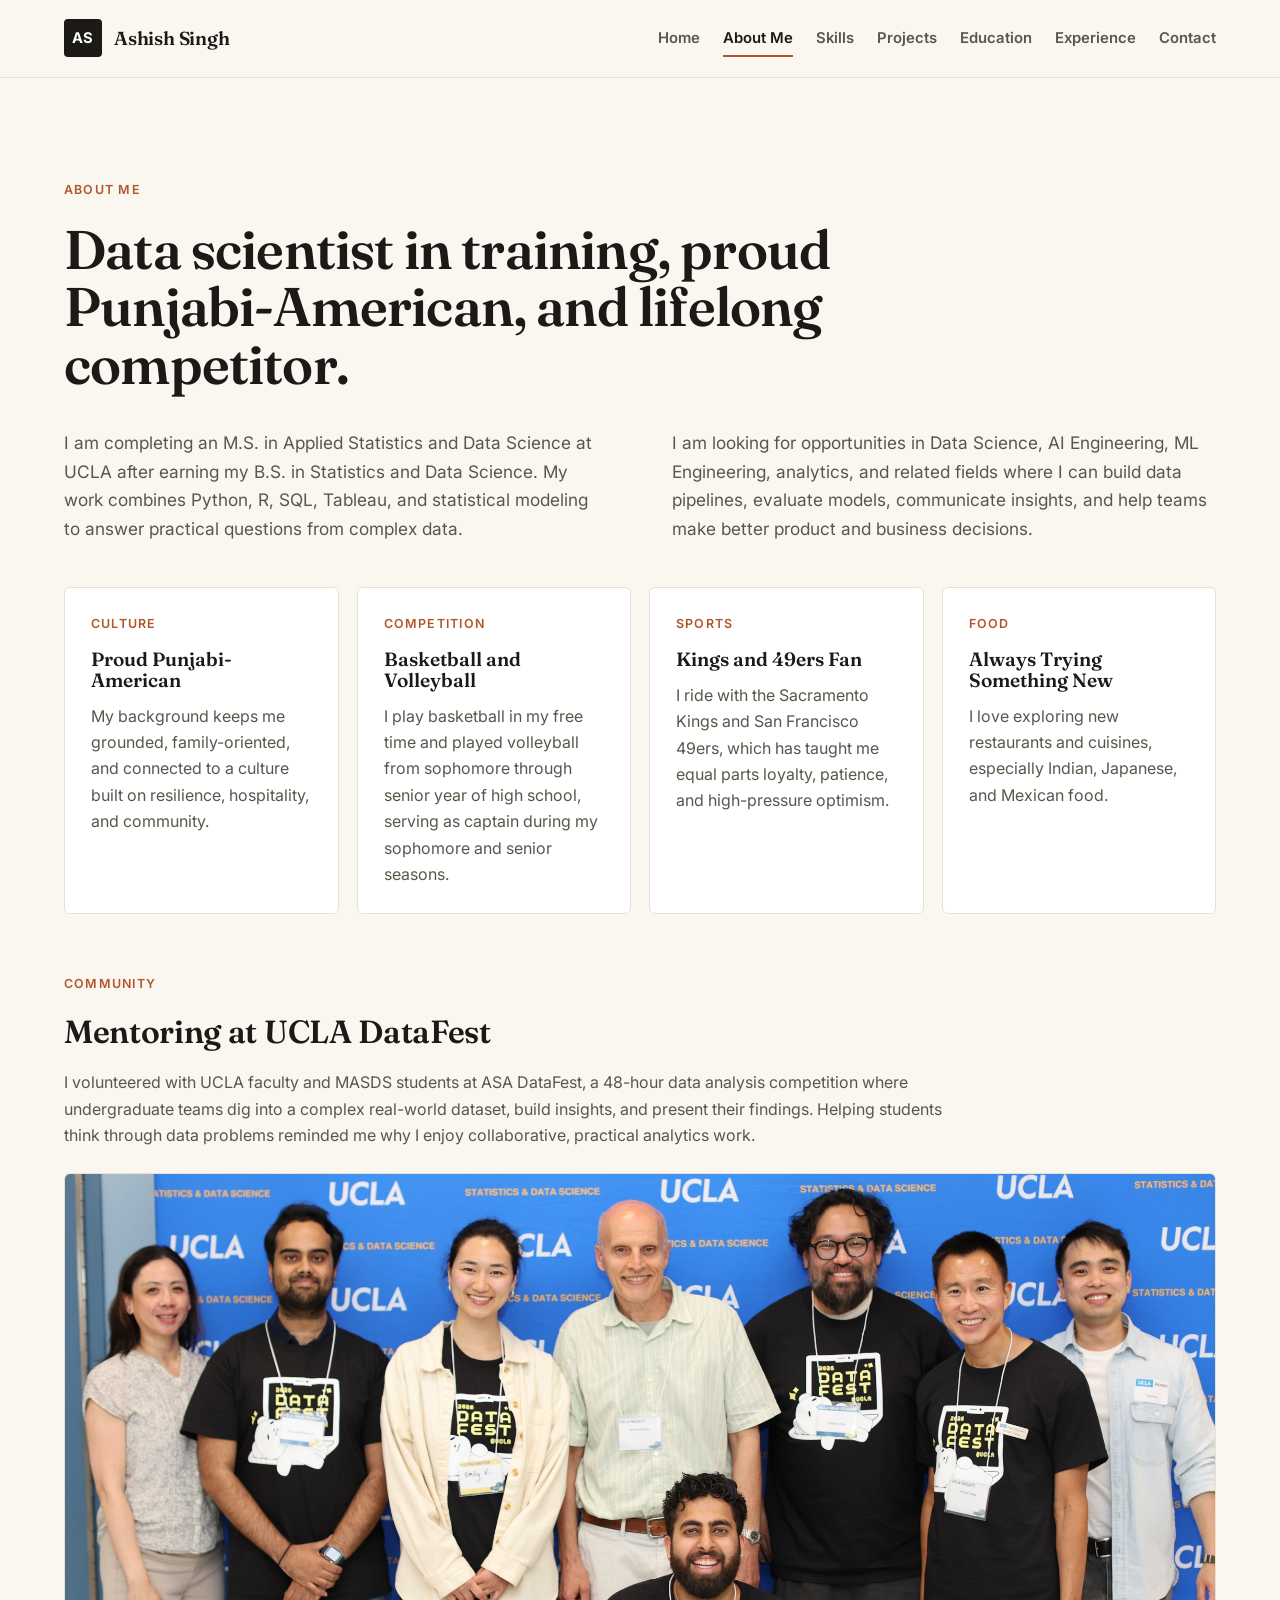
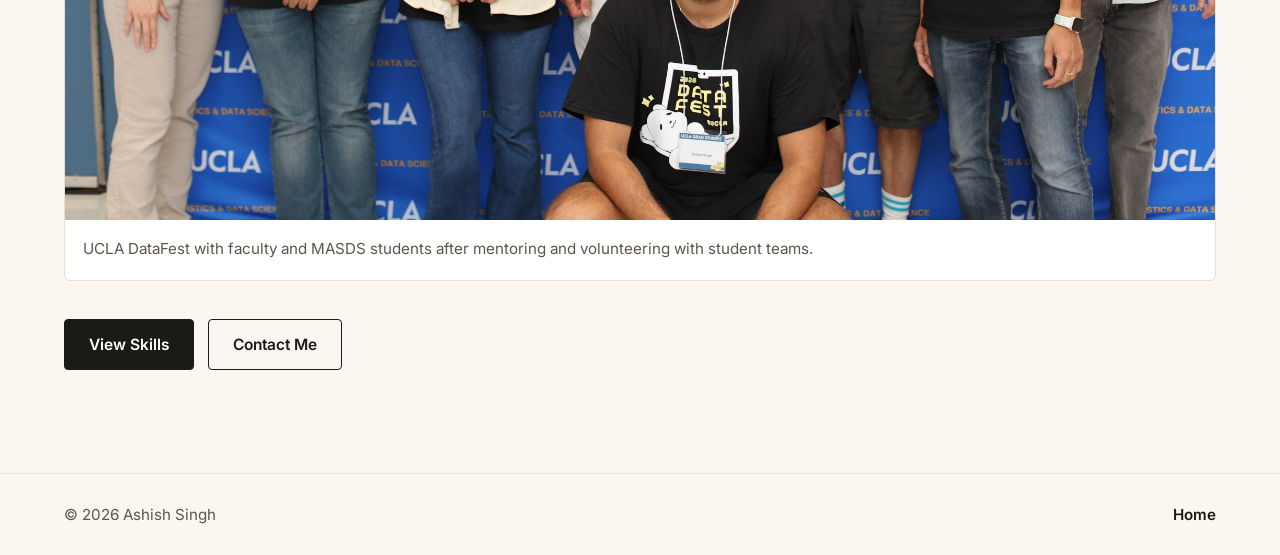
==== commit eb7596a3: "Animate coursework dropdowns; update food to Mexican - Wrap each course-card's content in .course-re" ====
--- a/about.html
+++ b/about.html
@@ -68,7 +68,7 @@
           <article>
             <p class="eyebrow">Food</p>
             <h3>Always Trying Something New</h3>
-            <p>I love exploring new restaurants and cuisines, especially Indian, Japanese, and Hispanic food.</p>
+            <p>I love exploring new restaurants and cuisines, especially Indian, Japanese, and Mexican food.</p>
           </article>
         </div>
         <div class="about-photo-section">
--- a/style.css
+++ b/style.css
@@ -757,10 +757,27 @@
   font-family: var(--font-display);
   font-weight: 600;
   font-size: 1.08rem;
+  list-style-position: outside;
 }
 
 .course-card summary::marker {
   color: var(--accent);
+}
+
+.course-card summary::-webkit-details-marker {
+  color: var(--accent);
+}
+
+.course-reveal {
+  overflow: hidden;
+  transition: height 280ms ease;
+  will-change: height;
+}
+
+@media (prefers-reduced-motion: reduce) {
+  .course-reveal {
+    transition: none;
+  }
 }
 
 .course-card p {
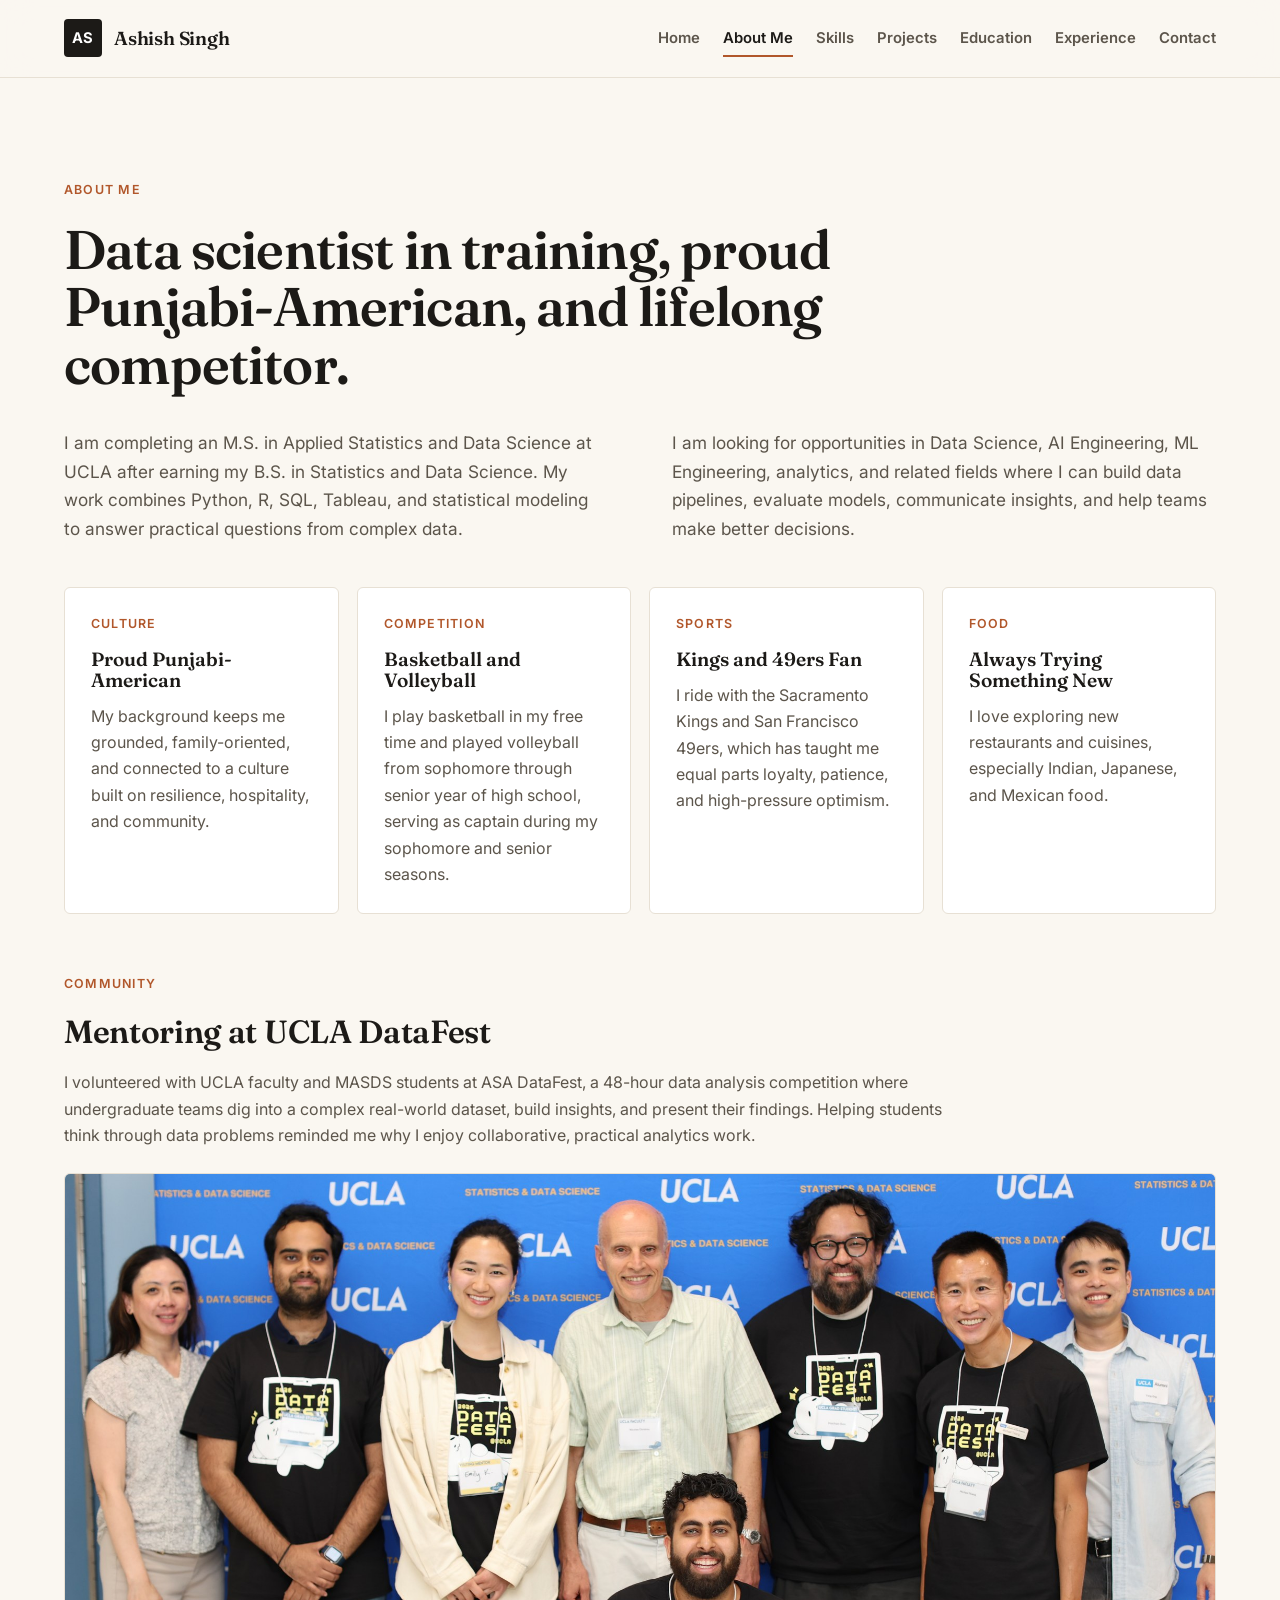
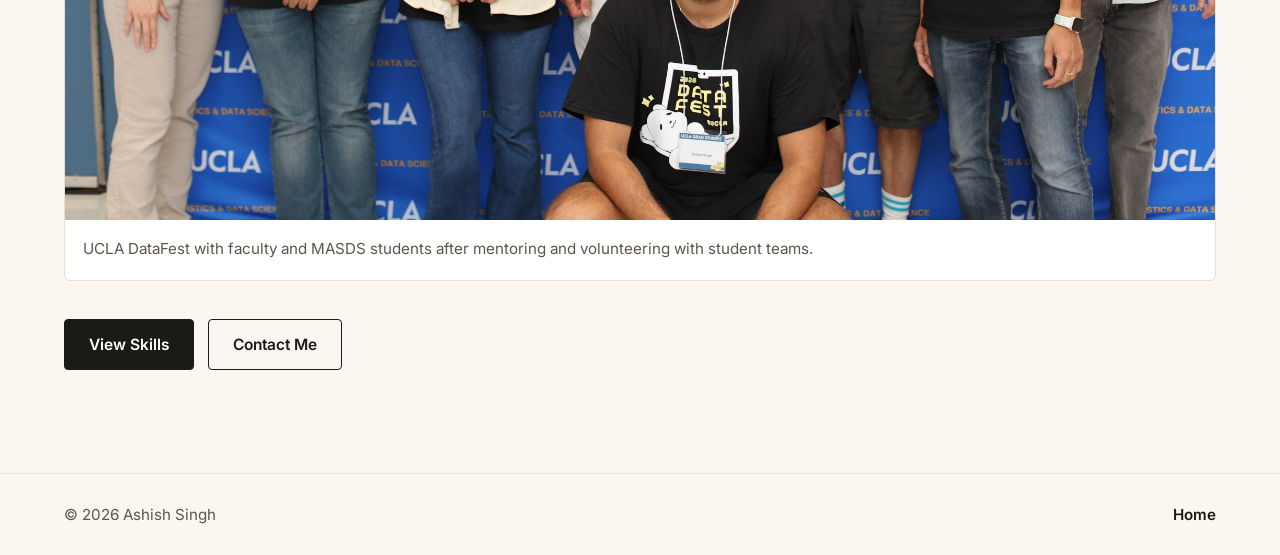
==== commit 8441c7e4: "Align site copy with current experience and resume - Rewrite the Experience intro and data group hea" ====
--- a/about.html
+++ b/about.html
@@ -4,6 +4,32 @@
     <meta charset="UTF-8" />
     <meta name="viewport" content="width=device-width, initial-scale=1.0" />
     <title>About Me | Ashish Singh</title>
+    <meta
+      name="description"
+      content="Learn about Ashish Singh: UCLA MASDS student, Punjabi-American, DataFest mentor, and data scientist in training combining Python, R, SQL, and Tableau to answer practical questions."
+    />
+    <link rel="canonical" href="https://aashishssingh.github.io/ashish-singh-portfolio.github.io/about.html" />
+    <meta property="og:type" content="profile" />
+    <meta property="og:title" content="About Me | Ashish Singh" />
+    <meta
+      property="og:description"
+      content="Learn about Ashish Singh: UCLA MASDS student, Punjabi-American, DataFest mentor, and data scientist in training."
+    />
+    <meta property="og:url" content="https://aashishssingh.github.io/ashish-singh-portfolio.github.io/about.html" />
+    <meta
+      property="og:image"
+      content="https://aashishssingh.github.io/ashish-singh-portfolio.github.io/assets/og-image.jpg"
+    />
+    <meta name="twitter:card" content="summary_large_image" />
+    <meta name="twitter:title" content="About Me | Ashish Singh" />
+    <meta
+      name="twitter:description"
+      content="Learn about Ashish Singh: UCLA MASDS student, Punjabi-American, DataFest mentor, and data scientist in training."
+    />
+    <meta
+      name="twitter:image"
+      content="https://aashishssingh.github.io/ashish-singh-portfolio.github.io/assets/og-image.jpg"
+    />
     <link rel="stylesheet" href="style.css" />
   </head>
   <body>
@@ -46,7 +72,7 @@
           <p>
             I am looking for opportunities in Data Science, AI Engineering, ML Engineering,
             analytics, and related fields where I can build data pipelines, evaluate models,
-            communicate insights, and help teams make better product and business decisions.
+            communicate insights, and help teams make better decisions.
           </p>
         </div>
         <div class="personality-grid" aria-label="Personal interests">
--- a/style.css
+++ b/style.css
@@ -639,6 +639,15 @@
   margin-top: 8px;
 }
 
+.resume-role {
+  margin-top: 20px;
+}
+
+.resume-role + .resume-role {
+  padding-top: 20px;
+  border-top: 1px solid var(--line);
+}
+
 .resume-actions {
   display: flex;
   flex: 0 0 auto;
@@ -769,9 +778,24 @@
 }
 
 .course-reveal {
+  display: grid;
+  grid-template-rows: 0fr;
+  transition: grid-template-rows 280ms ease;
+}
+
+.course-card[open] .course-reveal {
+  grid-template-rows: 1fr;
+}
+
+/* While closing, the card is still [open] (content visible) but collapses,
+   so the close transition can run before the content is removed. */
+.course-card[open].is-collapsing .course-reveal {
+  grid-template-rows: 0fr;
+}
+
+.course-reveal-inner {
   overflow: hidden;
-  transition: height 280ms ease;
-  will-change: height;
+  min-height: 0;
 }
 
 @media (prefers-reduced-motion: reduce) {
